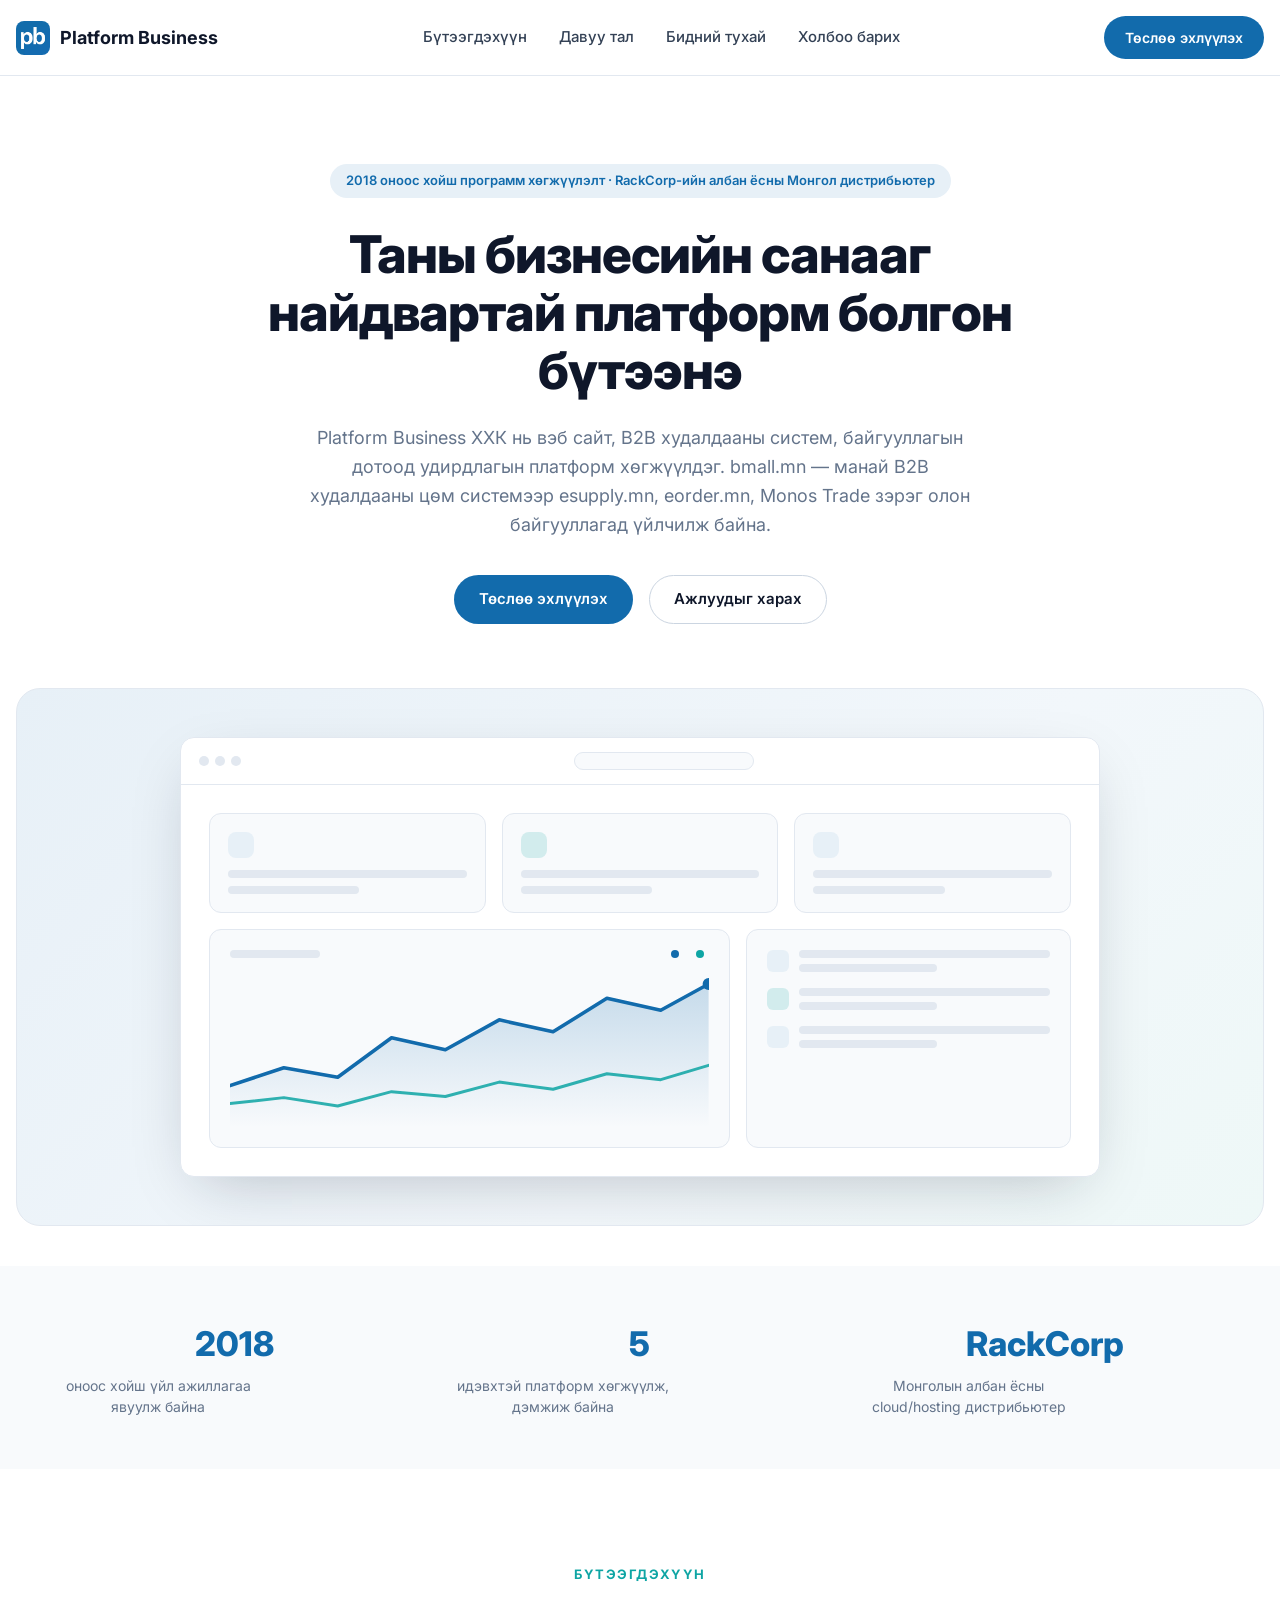
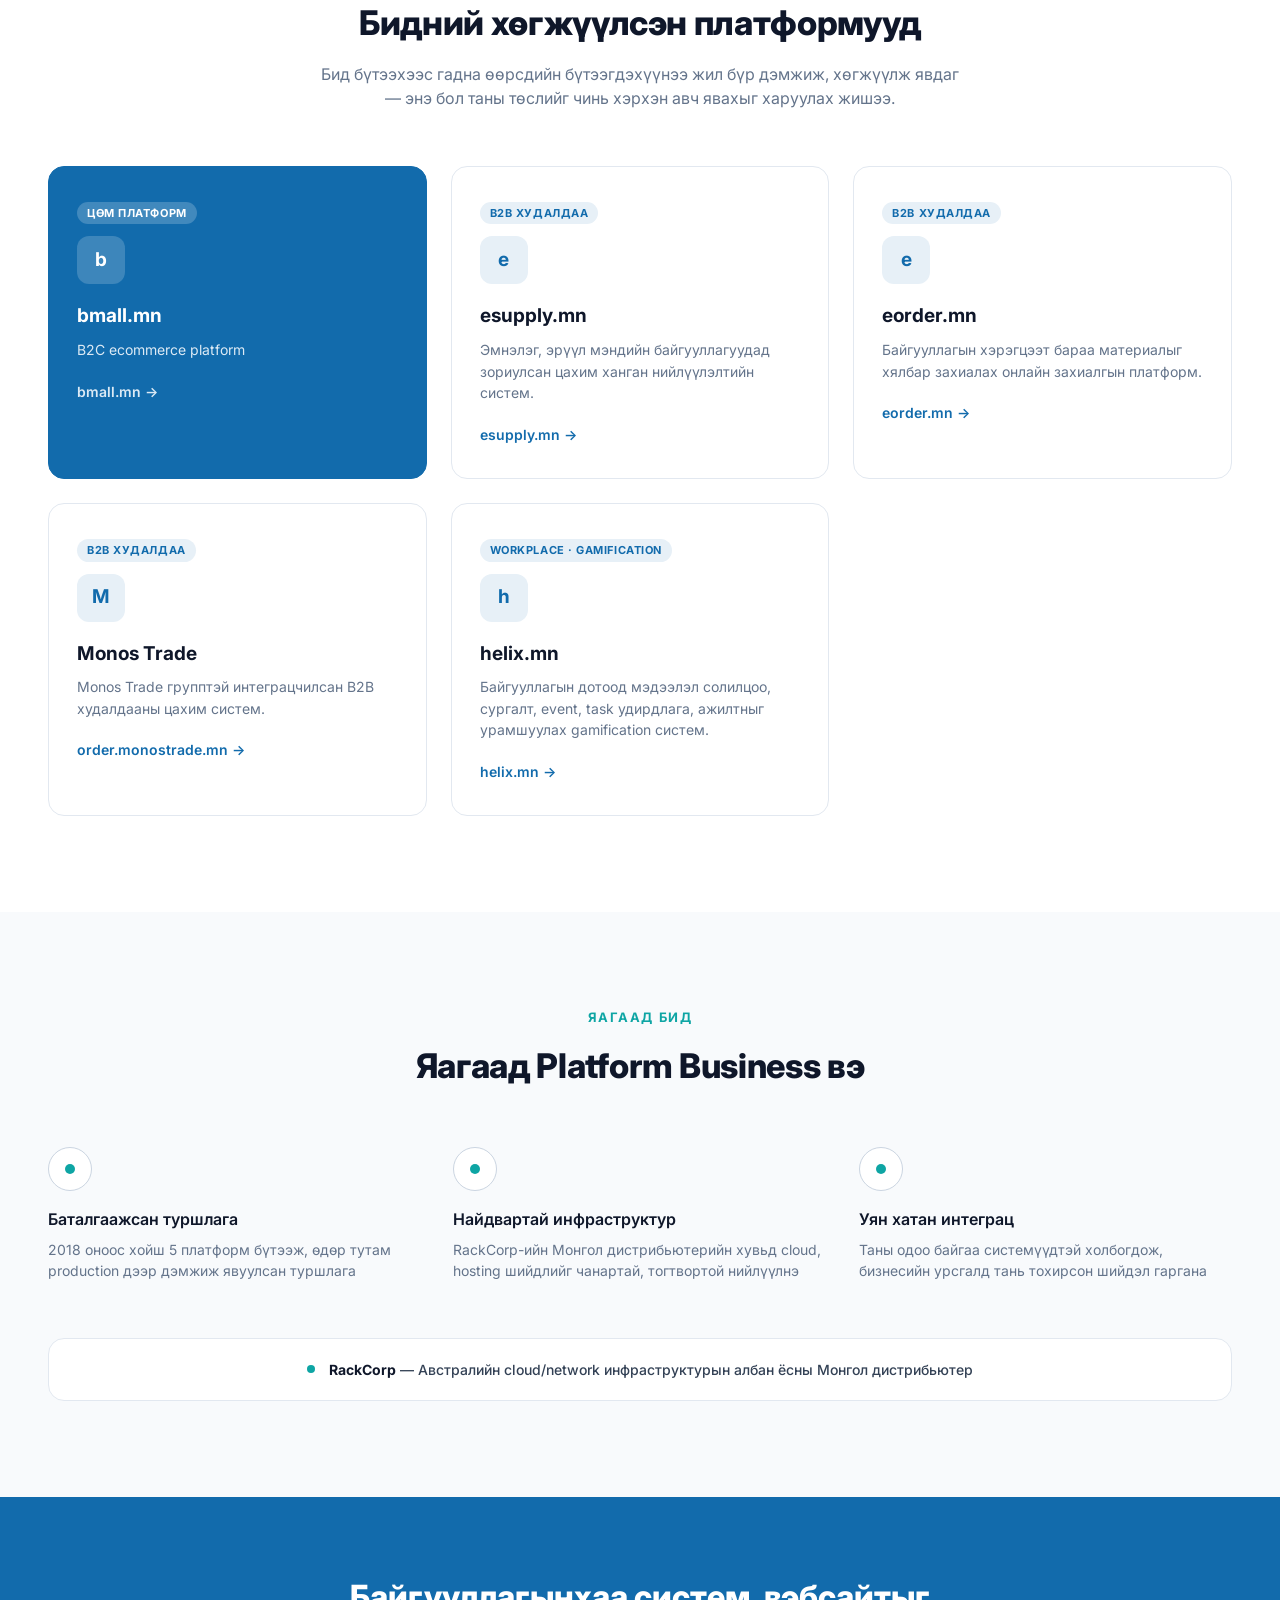
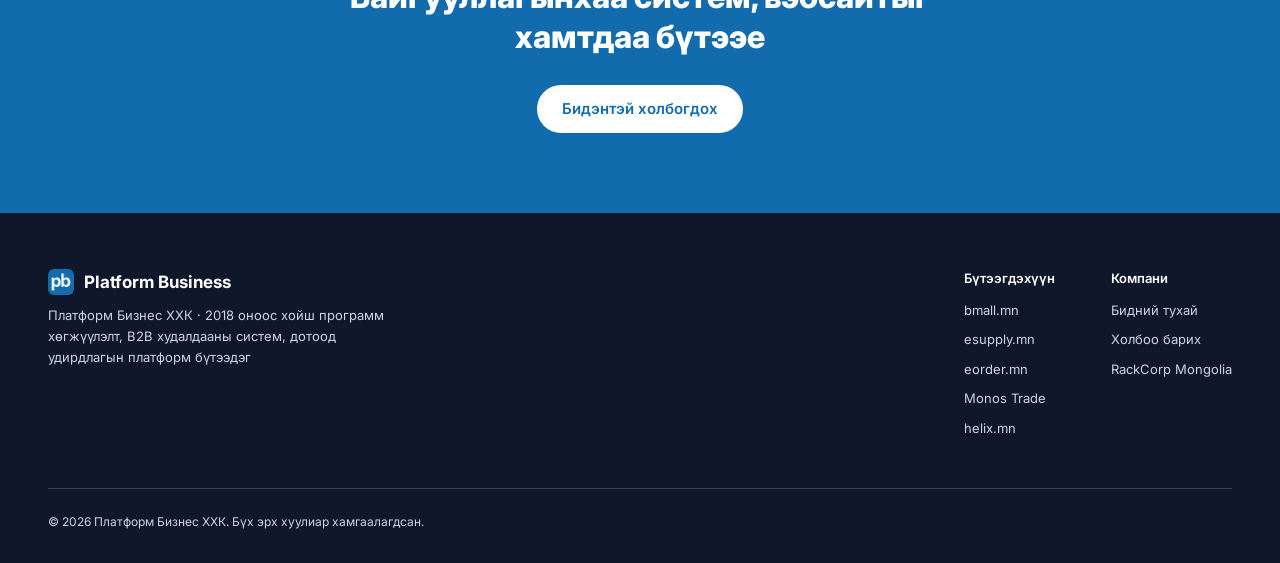
==== index.html @ 9190b8d8 "first commit" ====
<!DOCTYPE html>
<html lang="mn">
<head>
<meta charset="UTF-8">
<meta name="viewport" content="width=device-width, initial-scale=1.0">
<title>Platform Business ХХК — Программ хөгжүүлэлт</title>
<link rel="icon" href="assets/logo.jpg">
<link rel="preconnect" href="https://fonts.googleapis.com">
<link rel="preconnect" href="https://fonts.gstatic.com" crossorigin>
<link href="https://fonts.googleapis.com/css2?family=Inter:wght@400;500;600;700;800&display=swap" rel="stylesheet">
<style>
  :root{
    --primary:#126BAC;
    --primary-hover:#0D5181;
    --primary-tint:#E7F0F7;
    --accent:#0EA5A4;
    --ink-900:#0F172A;
    --ink-700:#334155;
    --ink-500:#64748B;
    --ink-300:#CBD5E1;
    --border-200:#E2E8F0;
    --bg-50:#F8FAFC;
    --white:#FFFFFF;
  }
  *{box-sizing:border-box;margin:0;padding:0;}
  html{scroll-behavior:smooth;}
  body{
    font-family:'Inter',-apple-system,BlinkMacSystemFont,'Segoe UI',sans-serif;
    color:var(--ink-900);
    background:var(--white);
    line-height:1.5;
    -webkit-font-smoothing:antialiased;
  }
  a{text-decoration:none;color:inherit;}
  img{max-width:100%;display:block;}
  .wrap{max-width:1248px;margin:0 auto;padding:0 32px;}
  @media (max-width:900px){.wrap{padding:0 20px;}}

  /* Header */
  header{
    position:sticky;top:0;z-index:50;
    background:rgba(255,255,255,.92);
    backdrop-filter:blur(8px);
    border-bottom:1px solid var(--border-200);
  }
  .header-inner{display:flex;align-items:center;justify-content:space-between;padding:16px 0;}
  .brand{display:flex;align-items:center;gap:10px;font-weight:700;font-size:18px;}
  .brand img{width:34px;height:34px;border-radius:8px;}
  nav{display:flex;gap:32px;}
  nav a{font-size:15px;font-weight:500;color:var(--ink-700);transition:color .15s;}
  nav a:hover{color:var(--primary);}
  .btn{
    display:inline-flex;align-items:center;justify-content:center;gap:8px;
    border-radius:999px;font-weight:600;font-size:15px;padding:12px 24px;
    border:1px solid transparent;cursor:pointer;transition:.15s;white-space:nowrap;
  }
  .btn-primary{background:var(--primary);color:#fff;}
  .btn-primary:hover{background:var(--primary-hover);}
  .btn-secondary{background:#fff;color:var(--ink-900);border-color:var(--ink-300);}
  .btn-secondary:hover{border-color:var(--ink-500);}
  .btn-sm{padding:10px 20px;font-size:14px;}
  .nav-links{display:flex;align-items:center;gap:32px;}
  .menu-toggle{display:none;background:none;border:none;cursor:pointer;padding:8px;}
  .menu-toggle span{display:block;width:22px;height:2px;background:var(--ink-900);margin:5px 0;}

  @media (max-width:860px){
    nav{display:none;}
    .header-inner .btn-primary{display:none;}
    .menu-toggle{display:block;}
  }

  /* Hero */
  .hero{padding:88px 0 40px;text-align:center;}
  .badge{
    display:inline-flex;align-items:center;gap:6px;
    background:var(--primary-tint);color:var(--primary);
    font-size:13px;font-weight:600;padding:7px 16px;border-radius:999px;margin-bottom:28px;
  }
  .hero h1{
    font-size:52px;font-weight:800;letter-spacing:-.02em;line-height:1.12;
    max-width:820px;margin:0 auto 24px;
  }
  .hero p.lead{
    font-size:18px;color:var(--ink-500);max-width:660px;margin:0 auto 36px;line-height:1.6;
  }
  .hero-ctas{display:flex;gap:16px;justify-content:center;margin-bottom:64px;flex-wrap:wrap;}
  .hero-visual{
    border-radius:24px;background:linear-gradient(135deg,var(--primary-tint) 0%,#f2f7fb 60%,#eef8f7 100%);
    border:1px solid var(--border-200);
    padding:48px;position:relative;overflow:hidden;
  }
  .mock-window{
    background:#fff;border-radius:14px;box-shadow:0 20px 60px -20px rgba(15,23,42,.25);
    border:1px solid var(--border-200);overflow:hidden;max-width:920px;margin:0 auto;
  }
  .mock-bar{display:flex;align-items:center;gap:6px;padding:14px 18px;border-bottom:1px solid var(--border-200);}
  .mock-bar span{width:10px;height:10px;border-radius:50%;background:var(--border-200);}
  .mock-bar .mock-url{
    margin:0 auto;width:180px;height:18px;border-radius:999px;background:var(--bg-50);
    border:1px solid var(--border-200);
  }
  .mock-body{padding:28px;display:flex;flex-direction:column;gap:16px;text-align:left;}

  .mock-stats-row{display:grid;grid-template-columns:repeat(3,1fr);gap:16px;}
  .mock-card{background:var(--bg-50);border:1px solid var(--border-200);border-radius:12px;padding:18px;}
  .mock-card .dot{width:26px;height:26px;border-radius:8px;background:var(--primary-tint);margin-bottom:12px;}
  .mock-card .dot.accent{background:rgba(14,165,164,.16);}
  .mock-line{height:8px;border-radius:4px;background:var(--border-200);margin-bottom:8px;}
  .mock-line.short{width:55%;margin-bottom:0;}

  .mock-main-row{display:grid;grid-template-columns:1.6fr 1fr;gap:16px;}
  .mock-chart-card{background:var(--bg-50);border:1px solid var(--border-200);border-radius:12px;padding:20px;}
  .mock-chart-head{display:flex;justify-content:space-between;align-items:center;margin-bottom:14px;}
  .mock-chart-head .mock-line{margin:0;width:90px;}
  .mock-legend{display:flex;gap:12px;}
  .mock-legend i{width:8px;height:8px;border-radius:50%;background:var(--primary);display:inline-block;margin-right:5px;}
  .mock-legend i.accent{background:var(--accent);}
  .mock-legend span{font-size:0;} /* purely decorative dots, no label text */
  .mock-chart-card svg{display:block;width:100%;height:auto;}

  .mock-list-card{background:var(--bg-50);border:1px solid var(--border-200);border-radius:12px;padding:20px;display:flex;flex-direction:column;gap:16px;}
  .mock-list-row{display:flex;align-items:center;gap:10px;}
  .mock-list-row .rdot{width:22px;height:22px;border-radius:6px;background:var(--primary-tint);flex-shrink:0;}
  .mock-list-row .rdot.accent{background:rgba(14,165,164,.16);}
  .mock-list-row .rlines{flex:1;display:flex;flex-direction:column;gap:6px;}
  .mock-list-row .rlines .mock-line{margin-bottom:0;}

  @media (max-width:700px){
    .hero h1{font-size:34px;}
    .mock-stats-row{grid-template-columns:1fr;}
    .mock-main-row{grid-template-columns:1fr;}
  }

  /* Stats */
  .stats{background:var(--bg-50);padding:52px 0;}
  .stats .wrap{display:flex;justify-content:space-between;flex-wrap:wrap;gap:32px;text-align:center;}
  .stat-num{font-size:34px;font-weight:800;color:var(--primary);margin-bottom:6px;}
  .stat-label{font-size:14px;color:var(--ink-500);max-width:220px;}
  .stat-item{flex:1;min-width:150px;}

  /* Section shared */
  section.pad{padding:96px 0;}
  .section-head{text-align:center;max-width:640px;margin:0 auto 56px;}
  .kicker{font-size:13px;font-weight:700;letter-spacing:.12em;color:var(--accent);margin-bottom:12px;}
  .section-head h2{font-size:34px;font-weight:800;margin-bottom:14px;letter-spacing:-.01em;}
  .section-head p{color:var(--ink-500);font-size:16px;}

  /* Products */
  .products-grid{display:grid;grid-template-columns:repeat(3,1fr);gap:24px;}
  @media (max-width:900px){.products-grid{grid-template-columns:1fr 1fr;}}
  @media (max-width:600px){.products-grid{grid-template-columns:1fr;}}
  .product-card{
    border:1px solid var(--border-200);border-radius:16px;padding:32px 28px;
    transition:.2s;background:#fff;
  }
  .product-card:hover{border-color:var(--primary);box-shadow:0 12px 32px -18px rgba(18,107,172,.35);transform:translateY(-2px);}
  .product-card.flagship{background:var(--primary);border-color:var(--primary);color:#fff;}
  .product-card.flagship .product-desc,.product-card.flagship .product-link{color:#dceaf5;}
  .product-card.flagship .icon-box{background:rgba(255,255,255,.18);color:#fff;}
  .icon-box{
    width:48px;height:48px;border-radius:12px;background:var(--primary-tint);color:var(--primary);
    display:flex;align-items:center;justify-content:center;font-weight:700;font-size:19px;margin-bottom:18px;
  }
  .product-card h3{font-size:19px;font-weight:700;margin-bottom:8px;}
  .tag-pill{
    display:inline-block;font-size:11px;font-weight:700;letter-spacing:.05em;
    background:rgba(255,255,255,.2);padding:3px 10px;border-radius:999px;margin-bottom:12px;
  }
  .product-card:not(.flagship) .tag-pill{background:var(--primary-tint);color:var(--primary);}
  .product-desc{font-size:14px;color:var(--ink-500);line-height:1.55;margin-bottom:18px;}
  .product-link{font-size:14px;font-weight:600;color:var(--primary);}

  /* Why us */
  .whyus{background:var(--bg-50);}
  .why-grid{display:grid;grid-template-columns:repeat(3,1fr);gap:32px;}
  @media (max-width:900px){.why-grid{grid-template-columns:1fr 1fr;}}
  @media (max-width:560px){.why-grid{grid-template-columns:1fr;}}
  .why-icon{
    width:44px;height:44px;border-radius:50%;background:#fff;border:1px solid var(--ink-300);
    display:flex;align-items:center;justify-content:center;margin-bottom:16px;
  }
  .why-icon .dot{width:10px;height:10px;border-radius:50%;background:var(--accent);}
  .why-item h4{font-size:16px;font-weight:600;margin-bottom:8px;}
  .why-item p{font-size:14px;color:var(--ink-500);line-height:1.55;}

  /* Partner strip */
  .partner-strip{
    display:flex;align-items:center;justify-content:center;gap:14px;
    background:#fff;
    border:1px solid var(--border-200);border-radius:16px;padding:20px 28px;margin-top:56px;
    flex-wrap:wrap;text-align:center;
  }
  .partner-strip .badge-dot{width:8px;height:8px;border-radius:50%;background:var(--accent);}
  .partner-strip span.label{font-size:14px;color:var(--ink-700);font-weight:500;}
  .partner-strip strong{color:var(--ink-900);}

  /* CTA band */
  .cta-band{background:var(--primary);color:#fff;padding:80px 0;text-align:center;}
  .cta-band h2{font-size:32px;font-weight:800;max-width:680px;margin:0 auto 28px;line-height:1.25;}
  .cta-band .btn-primary{background:#fff;color:var(--primary);}
  .cta-band .btn-primary:hover{background:#eef4fa;}

  /* Footer */
  footer{background:var(--ink-900);color:var(--ink-300);padding:56px 0 32px;}
  .footer-top{display:flex;justify-content:space-between;gap:40px;flex-wrap:wrap;margin-bottom:40px;}
  .footer-brand-row{display:flex;align-items:center;gap:10px;margin-bottom:10px;}
  .footer-brand-row img{width:26px;height:26px;border-radius:6px;}
  .footer-brand-row strong{color:#fff;font-size:17px;}
  .footer-tagline{font-size:13px;max-width:340px;line-height:1.6;}
  .footer-links{display:flex;gap:56px;flex-wrap:wrap;}
  .footer-col h5{color:#fff;font-size:13px;font-weight:600;margin-bottom:12px;}
  .footer-col a,.footer-col span{display:block;font-size:13px;margin-bottom:10px;color:var(--ink-300);}
  .footer-col a:hover{color:#fff;}
  .footer-divider{height:1px;background:#334155;margin-bottom:24px;}
  .footer-bottom{font-size:12px;}
</style>
</head>
<body>

<header>
  <div class="wrap header-inner">
    <a href="#top" class="brand"><img src="assets/logo.jpg" alt="Platform Business"> Platform Business</a>
    <nav>
      <a href="#products">Бүтээгдэхүүн</a>
      <a href="#whyus">Давуу тал</a>
      <a href="#about">Бидний тухай</a>
      <a href="#contact">Холбоо барих</a>
    </nav>
    <div class="nav-links">
      <a href="#contact" class="btn btn-primary btn-sm">Төслөө эхлүүлэх</a>
    </div>
  </div>
</header>

<main id="top">

  <!-- HERO -->
  <section class="hero wrap">
    <div class="badge">2018 оноос хойш программ хөгжүүлэлт · RackCorp-ийн албан ёсны Монгол дистрибьютер</div>
    <h1>Таны бизнесийн санааг найдвартай платформ болгон бүтээнэ</h1>
    <p class="lead">Platform Business ХХК нь вэб сайт, B2B худалдааны систем, байгууллагын дотоод удирдлагын платформ хөгжүүлдэг. bmall.mn — манай B2B худалдааны цөм системээр esupply.mn, eorder.mn, Monos Trade зэрэг олон байгууллагад үйлчилж байна.</p>
    <div class="hero-ctas">
      <a href="#contact" class="btn btn-primary">Төслөө эхлүүлэх</a>
      <a href="#products" class="btn btn-secondary">Ажлуудыг харах</a>
    </div>

    <div class="hero-visual">
      <div class="mock-window">
        <div class="mock-bar"><span></span><span></span><span></span><div class="mock-url"></div></div>
        <div class="mock-body">

          <div class="mock-stats-row">
            <div class="mock-card"><div class="dot"></div><div class="mock-line"></div><div class="mock-line short"></div></div>
            <div class="mock-card"><div class="dot accent"></div><div class="mock-line"></div><div class="mock-line short"></div></div>
            <div class="mock-card"><div class="dot"></div><div class="mock-line"></div><div class="mock-line short"></div></div>
          </div>

          <div class="mock-main-row">
            <div class="mock-chart-card">
              <div class="mock-chart-head">
                <div class="mock-line"></div>
                <div class="mock-legend"><i></i><i class="accent"></i></div>
              </div>
              <svg viewBox="0 0 400 130" preserveAspectRatio="none">
                <defs>
                  <linearGradient id="chartFill" x1="0" y1="0" x2="0" y2="1">
                    <stop offset="0%" stop-color="#126BAC" stop-opacity="0.22"/>
                    <stop offset="100%" stop-color="#126BAC" stop-opacity="0"/>
                  </linearGradient>
                </defs>
                <path d="M0,95 L45,80 L90,88 L135,55 L180,65 L225,40 L270,50 L315,22 L360,32 L400,10 L400,130 L0,130 Z" fill="url(#chartFill)"/>
                <path d="M0,95 L45,80 L90,88 L135,55 L180,65 L225,40 L270,50 L315,22 L360,32 L400,10" fill="none" stroke="#126BAC" stroke-width="3" stroke-linecap="round" stroke-linejoin="round"/>
                <path d="M0,110 L45,105 L90,112 L135,100 L180,104 L225,92 L270,98 L315,85 L360,90 L400,78" fill="none" stroke="#0EA5A4" stroke-width="2.5" stroke-linecap="round" stroke-linejoin="round" opacity="0.85"/>
                <circle cx="400" cy="10" r="5" fill="#126BAC"/>
              </svg>
            </div>

            <div class="mock-list-card">
              <div class="mock-list-row"><div class="rdot"></div><div class="rlines"><div class="mock-line"></div><div class="mock-line short"></div></div></div>
              <div class="mock-list-row"><div class="rdot accent"></div><div class="rlines"><div class="mock-line"></div><div class="mock-line short"></div></div></div>
              <div class="mock-list-row"><div class="rdot"></div><div class="rlines"><div class="mock-line"></div><div class="mock-line short"></div></div></div>
            </div>
          </div>

        </div>
      </div>
    </div>
  </section>

  <!-- STATS -->
  <section class="stats">
    <div class="wrap">
      <div class="stat-item"><div class="stat-num">2018</div><div class="stat-label">оноос хойш үйл ажиллагаа явуулж байна</div></div>
      <div class="stat-item"><div class="stat-num">5</div><div class="stat-label">идэвхтэй платформ хөгжүүлж, дэмжиж байна</div></div>
      <div class="stat-item"><div class="stat-num">RackCorp</div><div class="stat-label">Монголын албан ёсны cloud/hosting дистрибьютер</div></div>
    </div>
  </section>

  <!-- PRODUCTS -->
  <section class="pad" id="products">
    <div class="wrap">
      <div class="section-head">
        <div class="kicker">БҮТЭЭГДЭХҮҮН</div>
        <h2>Бидний хөгжүүлсэн платформууд</h2>
        <p>Бид бүтээхээс гадна өөрсдийн бүтээгдэхүүнээ жил бүр дэмжиж, хөгжүүлж явдаг — энэ бол таны төслийг чинь хэрхэн авч явахыг харуулах жишээ.</p>
      </div>

      <div class="products-grid">
        <div class="product-card flagship">
          <div class="tag-pill">ЦӨМ ПЛАТФОРМ</div>
          <div class="icon-box">b</div>
          <h3>bmall.mn</h3>
          <p class="product-desc">B2C ecommerce platform</p>
          <a href="https://bmall.mn" target="_blank" class="product-link">bmall.mn →</a>
        </div>
        <div class="product-card">
          <div class="tag-pill">B2B ХУДАЛДАА</div>
          <div class="icon-box">e</div>
          <h3>esupply.mn</h3>
          <p class="product-desc">Эмнэлэг, эрүүл мэндийн байгууллагуудад зориулсан цахим ханган нийлүүлэлтийн систем.</p>
          <a href="https://esupply.mn" target="_blank" class="product-link">esupply.mn →</a>
        </div>
        <div class="product-card">
          <div class="tag-pill">B2B ХУДАЛДАА</div>
          <div class="icon-box">e</div>
          <h3>eorder.mn</h3>
          <p class="product-desc">Байгууллагын хэрэгцээт бараа материалыг хялбар захиалах онлайн захиалгын платформ.</p>
          <a href="https://eorder.mn" target="_blank" class="product-link">eorder.mn →</a>
        </div>
        <div class="product-card">
          <div class="tag-pill">B2B ХУДАЛДАА</div>
          <div class="icon-box">M</div>
          <h3>Monos Trade</h3>
          <p class="product-desc">Monos Trade групптэй интеграцчилсан B2B худалдааны цахим систем.</p>
          <a href="https://order.monostrade.mn" target="_blank" class="product-link">order.monostrade.mn →</a>
        </div>
        <div class="product-card">
          <div class="tag-pill">WORKPLACE · GAMIFICATION</div>
          <div class="icon-box">h</div>
          <h3>helix.mn</h3>
          <p class="product-desc">Байгууллагын дотоод мэдээлэл солилцоо, сургалт, event, task удирдлага, ажилтныг урамшуулах gamification систем.</p>
          <a href="https://helix.mn" target="_blank" class="product-link">helix.mn →</a>
        </div>
      </div>
    </div>
  </section>

  <!-- WHY US -->
  <section class="pad whyus" id="whyus">
    <div class="wrap">
      <div class="section-head">
        <div class="kicker">ЯАГААД БИД</div>
        <h2>Яагаад Platform Business вэ</h2>
      </div>

      <div class="why-grid">
        <div class="why-item">
          <div class="why-icon"><div class="dot"></div></div>
          <h4>Баталгаажсан туршлага</h4>
          <p>2018 оноос хойш 5 платформ бүтээж, өдөр тутам production дээр дэмжиж явуулсан туршлага</p>
        </div>
        <div class="why-item">
          <div class="why-icon"><div class="dot"></div></div>
          <h4>Найдвартай инфраструктур</h4>
          <p>RackCorp-ийн Монгол дистрибьютерийн хувьд cloud, hosting шийдлийг чанартай, тогтвортой нийлүүлнэ</p>
        </div>
        <div class="why-item">
          <div class="why-icon"><div class="dot"></div></div>
          <h4>Уян хатан интеграц</h4>
          <p>Таны одоо байгаа системүүдтэй холбогдож, бизнесийн урсгалд тань тохирсон шийдэл гаргана</p>
        </div>
      </div>

      <div class="partner-strip">
        <span class="badge-dot"></span>
        <span class="label"><strong>RackCorp</strong> — Австралийн cloud/network инфраструктурын албан ёсны Монгол дистрибьютер</span>
      </div>
    </div>
  </section>

  <!-- CTA -->
  <section class="cta-band" id="contact">
    <div class="wrap">
      <h2>Байгууллагынхаа систем, вэбсайтыг хамтдаа бүтээе</h2>
      <a href="mailto:info@platformbusiness.mn" class="btn btn-primary">Бидэнтэй холбогдох</a>
    </div>
  </section>

</main>

<footer id="about">
  <div class="wrap">
    <div class="footer-top">
      <div>
        <div class="footer-brand-row"><img src="assets/logo.jpg" alt="Platform Business"><strong>Platform Business</strong></div>
        <div class="footer-tagline">Платформ Бизнес ХХК · 2018 оноос хойш программ хөгжүүлэлт, B2B худалдааны систем, дотоод удирдлагын платформ бүтээдэг</div>
      </div>
      <div class="footer-links">
        <div class="footer-col">
          <h5>Бүтээгдэхүүн</h5>
          <a href="https://bmall.mn" target="_blank">bmall.mn</a>
          <a href="https://esupply.mn" target="_blank">esupply.mn</a>
          <a href="https://eorder.mn" target="_blank">eorder.mn</a>
          <a href="https://order.monostrade.mn" target="_blank">Monos Trade</a>
          <a href="https://helix.mn" target="_blank">helix.mn</a>
        </div>
        <div class="footer-col">
          <h5>Компани</h5>
          <span>Бидний тухай</span>
          <a href="#contact">Холбоо барих</a>
          <span>RackCorp Mongolia</span>
        </div>
      </div>
    </div>
    <div class="footer-divider"></div>
    <div class="footer-bottom">© 2026 Платформ Бизнес ХХК. Бүх эрх хуулиар хамгаалагдсан.</div>
  </div>
</footer>

</body>
</html>
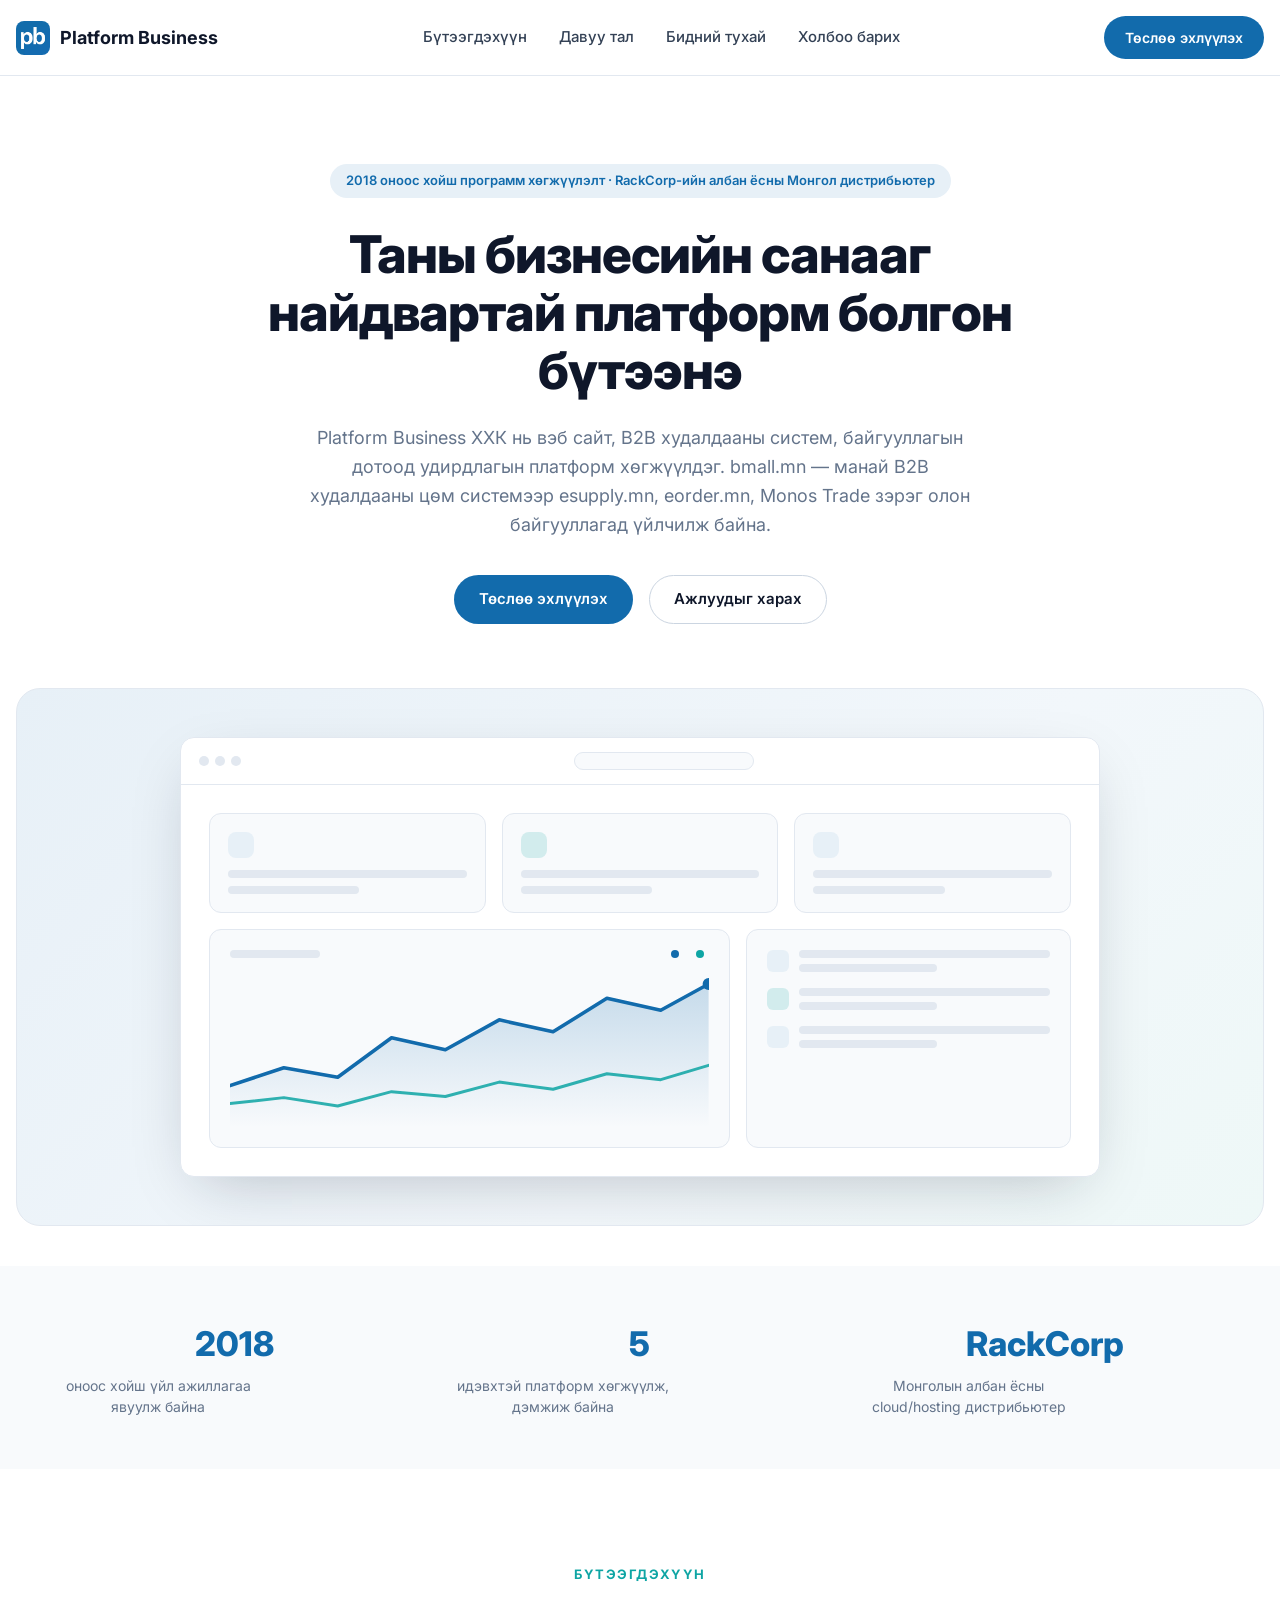
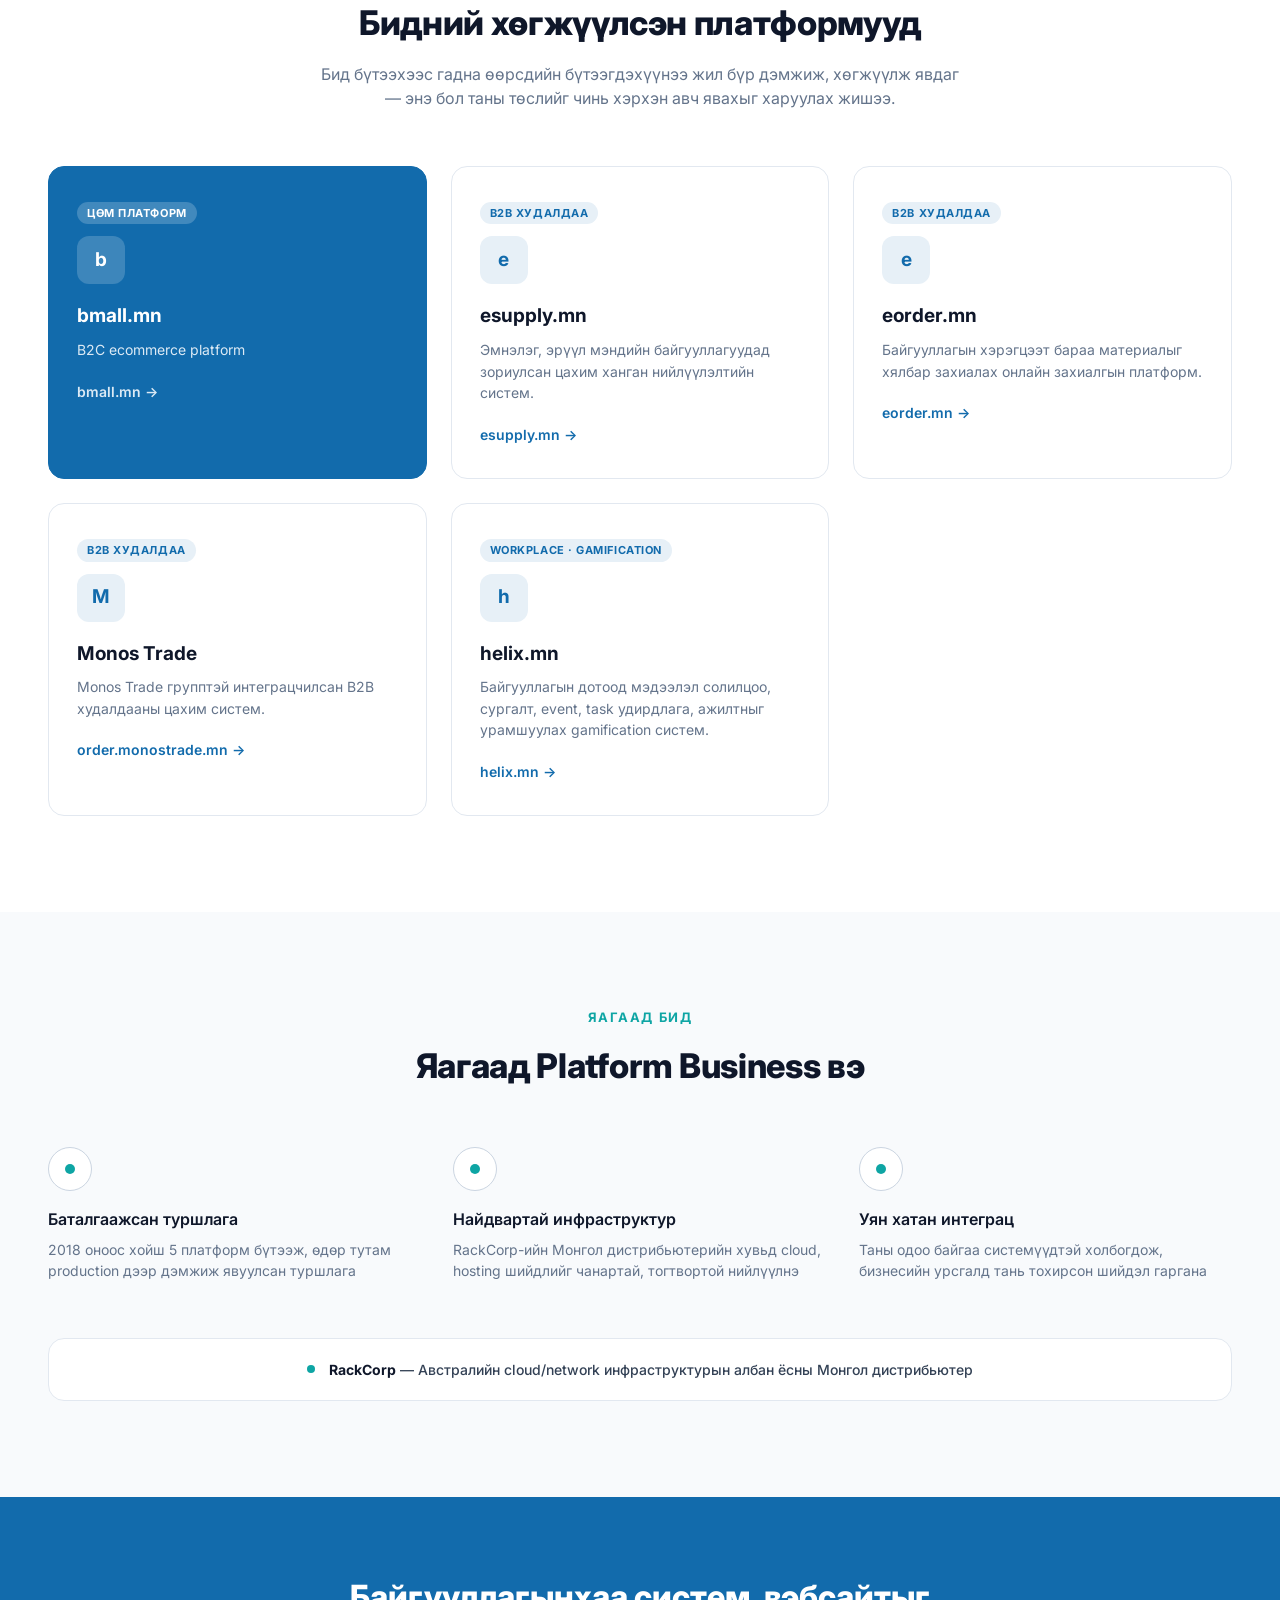
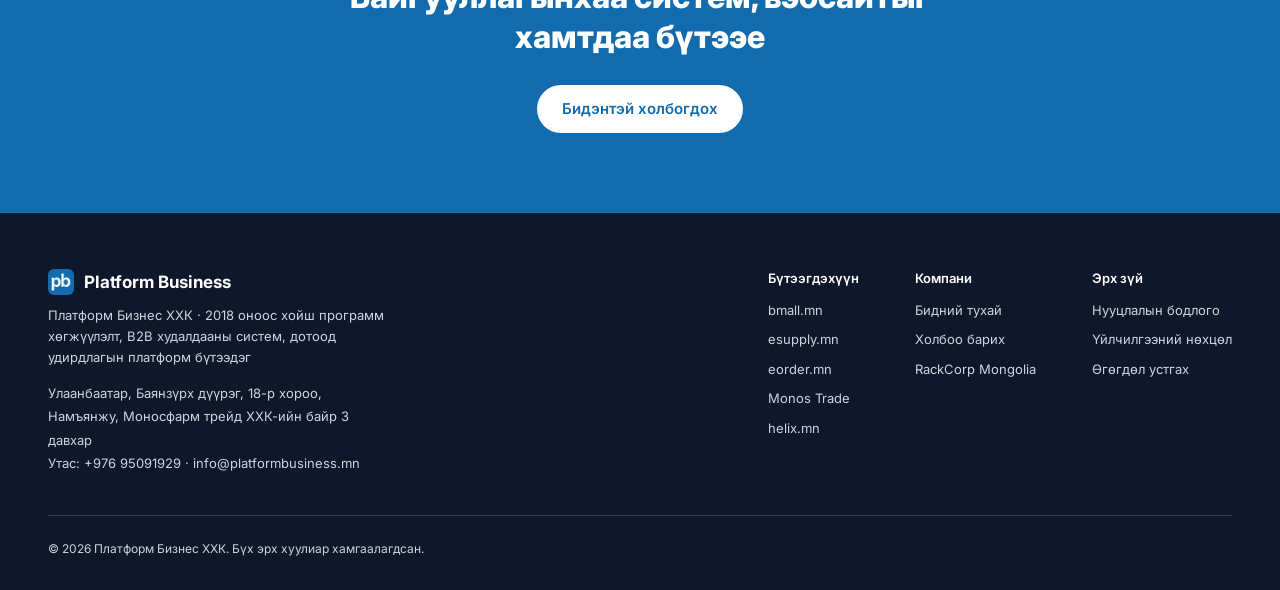
==== commit 4b17a283: "Add privacy, terms and data deletion pages for Meta App Review - /privacy, /terms, /data-deletion in" ====
--- a/index.html
+++ b/index.html
@@ -207,6 +207,7 @@
   .footer-brand-row img{width:26px;height:26px;border-radius:6px;}
   .footer-brand-row strong{color:#fff;font-size:17px;}
   .footer-tagline{font-size:13px;max-width:340px;line-height:1.6;}
+  .footer-contact{font-size:13px;line-height:1.8;margin-top:14px;max-width:340px;}
   .footer-links{display:flex;gap:56px;flex-wrap:wrap;}
   .footer-col h5{color:#fff;font-size:13px;font-weight:600;margin-bottom:12px;}
   .footer-col a,.footer-col span{display:block;font-size:13px;margin-bottom:10px;color:var(--ink-300);}
@@ -394,6 +395,11 @@
       <div>
         <div class="footer-brand-row"><img src="assets/logo.jpg" alt="Platform Business"><strong>Platform Business</strong></div>
         <div class="footer-tagline">Платформ Бизнес ХХК · 2018 оноос хойш программ хөгжүүлэлт, B2B худалдааны систем, дотоод удирдлагын платформ бүтээдэг</div>
+        <div class="footer-contact">
+          Улаанбаатар, Баянзүрх дүүрэг, 18-р хороо,<br>
+          Намъянжу, Моносфарм трейд ХХК-ийн байр 3 давхар<br>
+          Утас: +976 95091929 · info@platformbusiness.mn
+        </div>
       </div>
       <div class="footer-links">
         <div class="footer-col">
@@ -410,6 +416,12 @@
           <a href="#contact">Холбоо барих</a>
           <span>RackCorp Mongolia</span>
         </div>
+        <div class="footer-col">
+          <h5>Эрх зүй</h5>
+          <a href="/privacy">Нууцлалын бодлого</a>
+          <a href="/terms">Үйлчилгээний нөхцөл</a>
+          <a href="/data-deletion">Өгөгдөл устгах</a>
+        </div>
       </div>
     </div>
     <div class="footer-divider"></div>
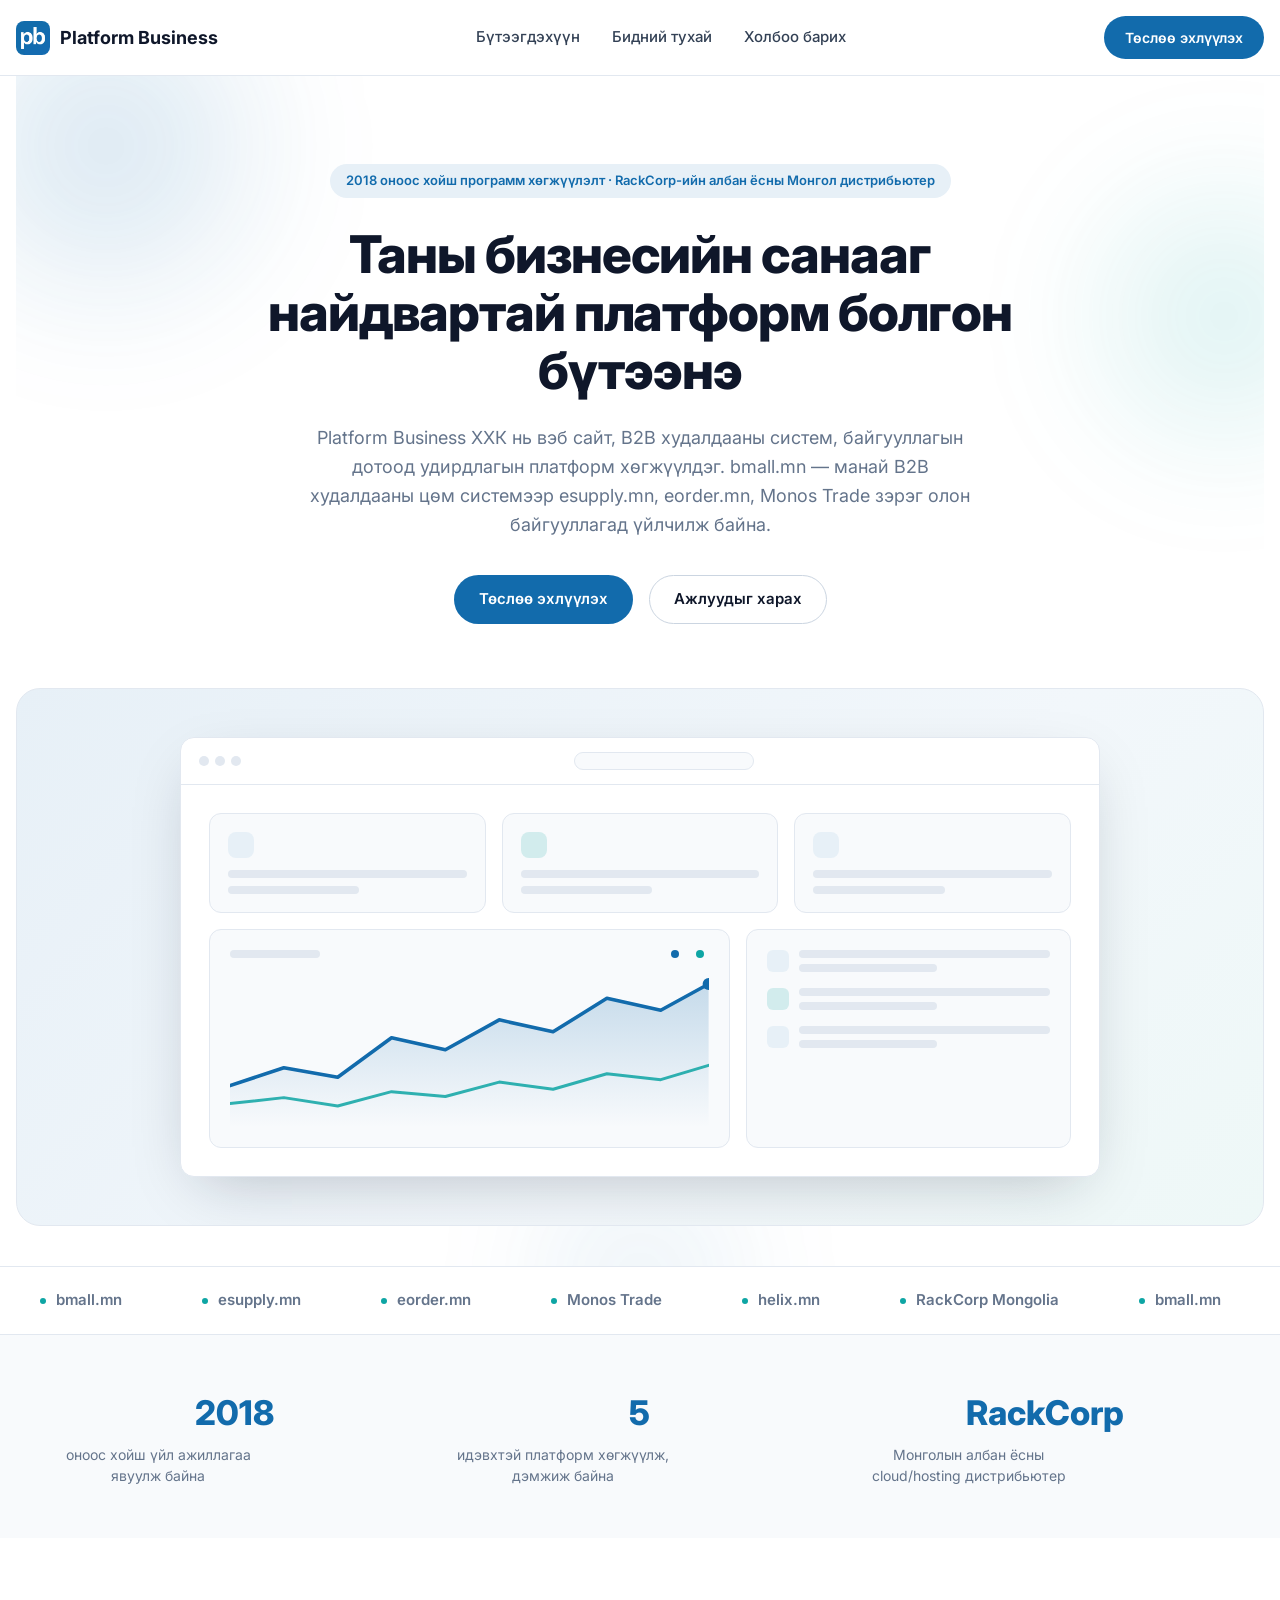
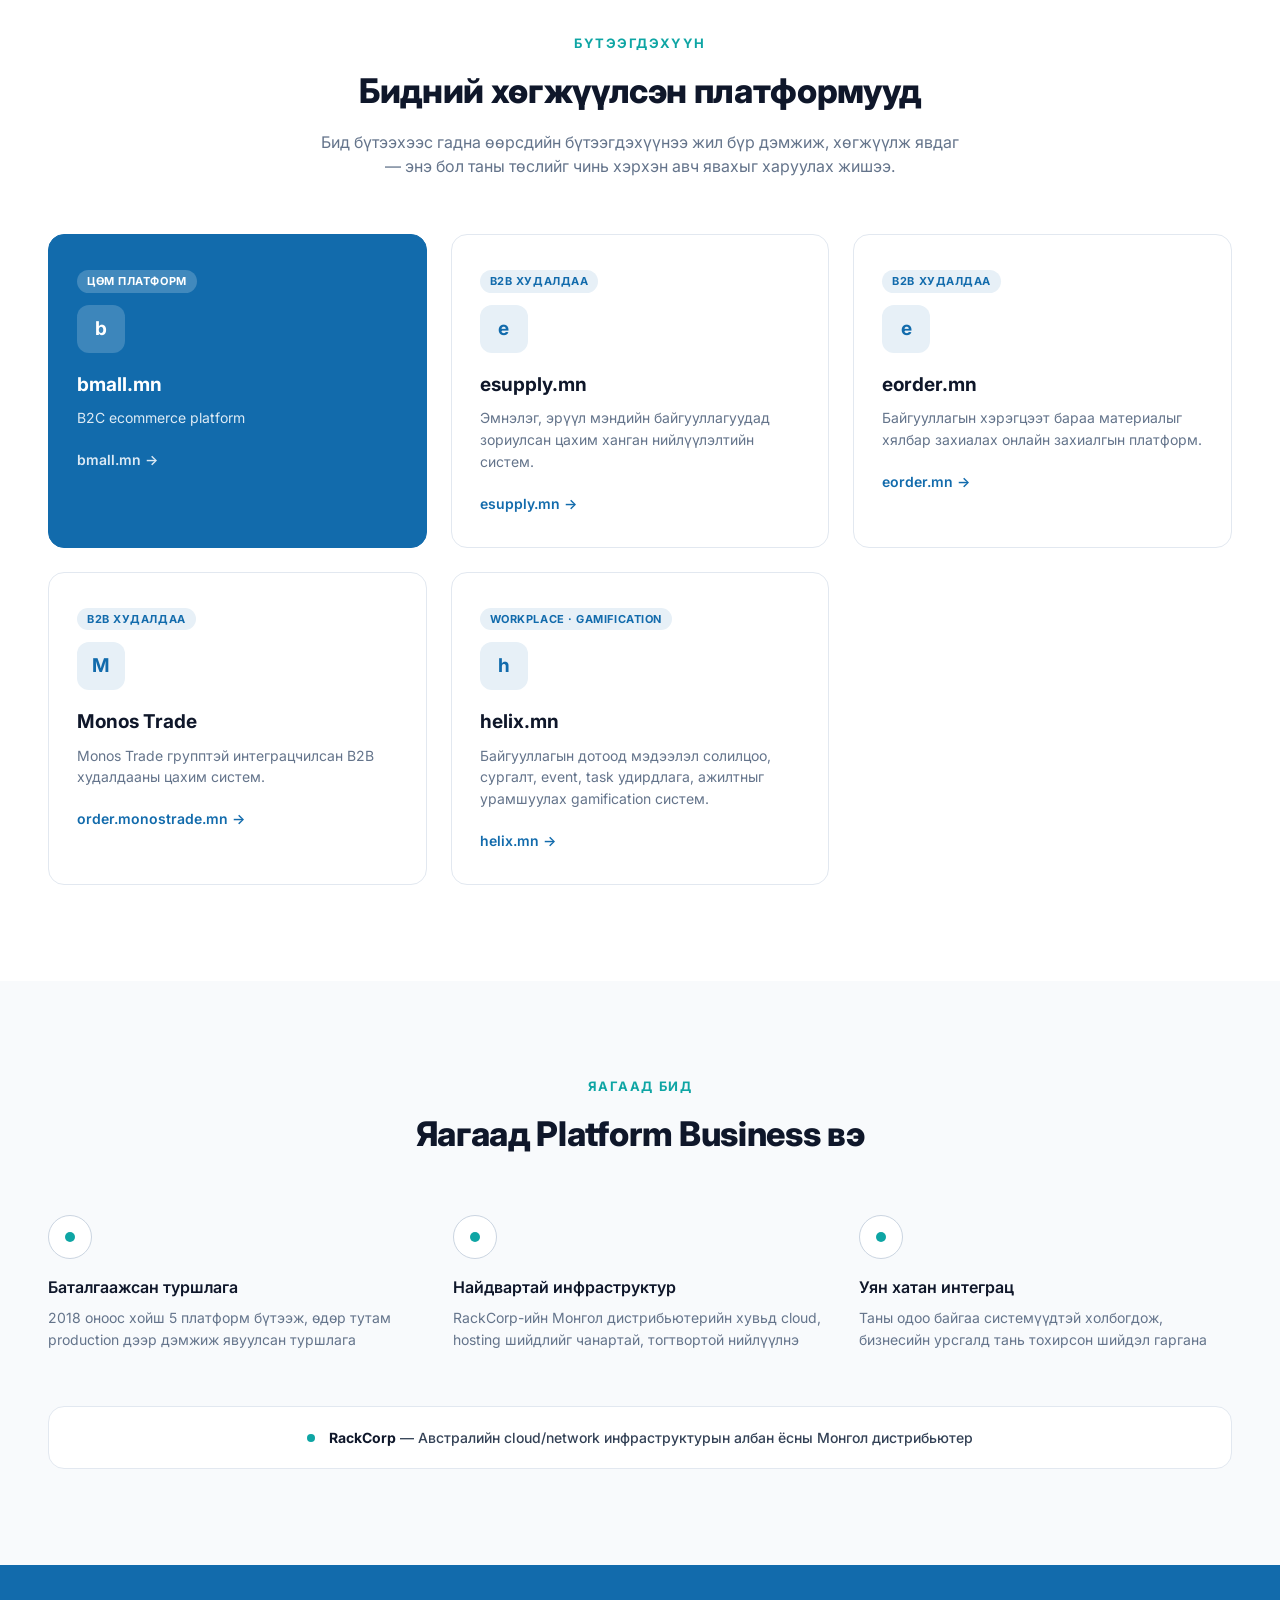
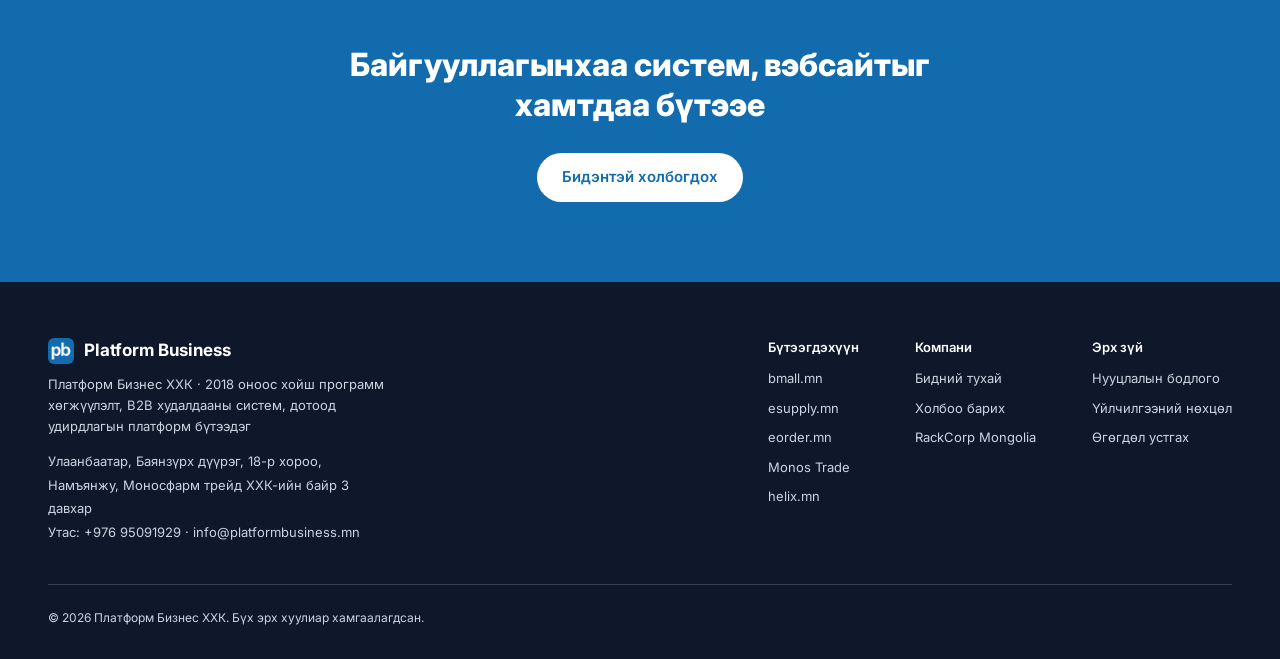
==== commit 1b6604c9: "Merge branch 'main' of github.com:bagaa23/pbweb" ====
--- a/index.html
+++ b/index.html
@@ -70,11 +70,42 @@
   }
 
   /* Hero */
-  .hero{padding:88px 0 40px;text-align:center;}
+  .hero{padding:88px 0 40px;text-align:center;position:relative;overflow:hidden;}
+  .hero-blob{
+    position:absolute;border-radius:50%;filter:blur(60px);pointer-events:none;z-index:0;
+    opacity:.55;
+  }
+  .hero-blob-1{
+    width:420px;height:420px;background:radial-gradient(circle,rgba(18,107,172,.35),rgba(18,107,172,0) 70%);
+    top:-140px;left:-120px;animation:blobFloat 14s ease-in-out infinite;
+  }
+  .hero-blob-2{
+    width:360px;height:360px;background:radial-gradient(circle,rgba(14,165,164,.32),rgba(14,165,164,0) 70%);
+    top:60px;right:-140px;animation:blobFloat 18s ease-in-out infinite reverse;
+  }
+  .hero-blob-3{
+    width:300px;height:300px;background:radial-gradient(circle,rgba(18,107,172,.2),rgba(18,107,172,0) 70%);
+    bottom:-160px;left:38%;animation:blobFloat 16s ease-in-out infinite;
+  }
+  .hero > *:not(.hero-blob){position:relative;z-index:1;}
+  @keyframes blobFloat{
+    0%,100%{transform:translate(0,0) scale(1);}
+    33%{transform:translate(30px,-24px) scale(1.08);}
+    66%{transform:translate(-24px,18px) scale(.95);}
+  }
+  @keyframes floatY{
+    0%,100%{transform:translateY(0);}
+    50%{transform:translateY(-14px);}
+  }
+  @keyframes pulseGlow{
+    0%,100%{box-shadow:0 0 0 0 rgba(18,107,172,.25);}
+    50%{box-shadow:0 0 0 10px rgba(18,107,172,0);}
+  }
   .badge{
     display:inline-flex;align-items:center;gap:6px;
     background:var(--primary-tint);color:var(--primary);
     font-size:13px;font-weight:600;padding:7px 16px;border-radius:999px;margin-bottom:28px;
+    animation:pulseGlow 3s ease-in-out infinite;
   }
   .hero h1{
     font-size:52px;font-weight:800;letter-spacing:-.02em;line-height:1.12;
@@ -92,6 +123,7 @@
   .mock-window{
     background:#fff;border-radius:14px;box-shadow:0 20px 60px -20px rgba(15,23,42,.25);
     border:1px solid var(--border-200);overflow:hidden;max-width:920px;margin:0 auto;
+    animation:floatY 6s ease-in-out infinite;
   }
   .mock-bar{display:flex;align-items:center;gap:6px;padding:14px 18px;border-bottom:1px solid var(--border-200);}
   .mock-bar span{width:10px;height:10px;border-radius:50%;background:var(--border-200);}
@@ -131,6 +163,29 @@
     .mock-main-row{grid-template-columns:1fr;}
   }
 
+  /* Marquee */
+  .marquee-band{border-top:1px solid var(--border-200);border-bottom:1px solid var(--border-200);overflow:hidden;padding:22px 0;background:#fff;}
+  .marquee-track{display:flex;width:max-content;animation:marqueeScroll 28s linear infinite;}
+  .marquee-band:hover .marquee-track{animation-play-state:paused;}
+  .marquee-item{
+    display:flex;align-items:center;gap:10px;padding:0 40px;font-size:15px;font-weight:600;color:var(--ink-500);
+    white-space:nowrap;
+  }
+  .marquee-item i{width:6px;height:6px;border-radius:50%;background:var(--accent);display:inline-block;}
+  @keyframes marqueeScroll{
+    0%{transform:translateX(0);}
+    100%{transform:translateX(-50%);}
+  }
+
+  /* Scroll reveal */
+  .reveal{opacity:0;transform:translateY(26px);transition:opacity .7s ease, transform .7s ease;}
+  .reveal.in-view{opacity:1;transform:translateY(0);}
+
+  @media (prefers-reduced-motion:reduce){
+    .hero-blob,.mock-window,.badge,.marquee-track{animation:none !important;}
+    .reveal{opacity:1 !important;transform:none !important;transition:none !important;}
+  }
+
   /* Stats */
   .stats{background:var(--bg-50);padding:52px 0;}
   .stats .wrap{display:flex;justify-content:space-between;flex-wrap:wrap;gap:32px;text-align:center;}
@@ -151,9 +206,9 @@
   @media (max-width:600px){.products-grid{grid-template-columns:1fr;}}
   .product-card{
     border:1px solid var(--border-200);border-radius:16px;padding:32px 28px;
-    transition:.2s;background:#fff;
-  }
-  .product-card:hover{border-color:var(--primary);box-shadow:0 12px 32px -18px rgba(18,107,172,.35);transform:translateY(-2px);}
+    transition:transform .25s ease, box-shadow .25s ease, border-color .25s ease;background:#fff;
+  }
+  .product-card:hover{border-color:var(--primary);box-shadow:0 16px 40px -18px rgba(18,107,172,.4);transform:translateY(-6px);}
   .product-card.flagship{background:var(--primary);border-color:var(--primary);color:#fff;}
   .product-card.flagship .product-desc,.product-card.flagship .product-link{color:#dceaf5;}
   .product-card.flagship .icon-box{background:rgba(255,255,255,.18);color:#fff;}
@@ -223,9 +278,8 @@
     <a href="#top" class="brand"><img src="assets/logo.jpg" alt="Platform Business"> Platform Business</a>
     <nav>
       <a href="#products">Бүтээгдэхүүн</a>
-      <a href="#whyus">Давуу тал</a>
       <a href="#about">Бидний тухай</a>
-      <a href="#contact">Холбоо барих</a>
+      <a href="mailto:info@platformbusiness.mn">Холбоо барих</a>
     </nav>
     <div class="nav-links">
       <a href="#contact" class="btn btn-primary btn-sm">Төслөө эхлүүлэх</a>
@@ -237,6 +291,9 @@
 
   <!-- HERO -->
   <section class="hero wrap">
+    <div class="hero-blob hero-blob-1"></div>
+    <div class="hero-blob hero-blob-2"></div>
+    <div class="hero-blob hero-blob-3"></div>
     <div class="badge">2018 оноос хойш программ хөгжүүлэлт · RackCorp-ийн албан ёсны Монгол дистрибьютер</div>
     <h1>Таны бизнесийн санааг найдвартай платформ болгон бүтээнэ</h1>
     <p class="lead">Platform Business ХХК нь вэб сайт, B2B худалдааны систем, байгууллагын дотоод удирдлагын платформ хөгжүүлдэг. bmall.mn — манай B2B худалдааны цөм системээр esupply.mn, eorder.mn, Monos Trade зэрэг олон байгууллагад үйлчилж байна.</p>
@@ -288,54 +345,72 @@
     </div>
   </section>
 
+  <!-- MARQUEE -->
+  <div class="marquee-band">
+    <div class="marquee-track">
+      <span class="marquee-item"><i></i>bmall.mn</span>
+      <span class="marquee-item"><i></i>esupply.mn</span>
+      <span class="marquee-item"><i></i>eorder.mn</span>
+      <span class="marquee-item"><i></i>Monos Trade</span>
+      <span class="marquee-item"><i></i>helix.mn</span>
+      <span class="marquee-item"><i></i>RackCorp Mongolia</span>
+      <span class="marquee-item"><i></i>bmall.mn</span>
+      <span class="marquee-item"><i></i>esupply.mn</span>
+      <span class="marquee-item"><i></i>eorder.mn</span>
+      <span class="marquee-item"><i></i>Monos Trade</span>
+      <span class="marquee-item"><i></i>helix.mn</span>
+      <span class="marquee-item"><i></i>RackCorp Mongolia</span>
+    </div>
+  </div>
+
   <!-- STATS -->
   <section class="stats">
     <div class="wrap">
-      <div class="stat-item"><div class="stat-num">2018</div><div class="stat-label">оноос хойш үйл ажиллагаа явуулж байна</div></div>
-      <div class="stat-item"><div class="stat-num">5</div><div class="stat-label">идэвхтэй платформ хөгжүүлж, дэмжиж байна</div></div>
-      <div class="stat-item"><div class="stat-num">RackCorp</div><div class="stat-label">Монголын албан ёсны cloud/hosting дистрибьютер</div></div>
+      <div class="stat-item reveal"><div class="stat-num">2018</div><div class="stat-label">оноос хойш үйл ажиллагаа явуулж байна</div></div>
+      <div class="stat-item reveal"><div class="stat-num">5</div><div class="stat-label">идэвхтэй платформ хөгжүүлж, дэмжиж байна</div></div>
+      <div class="stat-item reveal"><div class="stat-num">RackCorp</div><div class="stat-label">Монголын албан ёсны cloud/hosting дистрибьютер</div></div>
     </div>
   </section>
 
   <!-- PRODUCTS -->
   <section class="pad" id="products">
     <div class="wrap">
-      <div class="section-head">
+      <div class="section-head reveal">
         <div class="kicker">БҮТЭЭГДЭХҮҮН</div>
         <h2>Бидний хөгжүүлсэн платформууд</h2>
         <p>Бид бүтээхээс гадна өөрсдийн бүтээгдэхүүнээ жил бүр дэмжиж, хөгжүүлж явдаг — энэ бол таны төслийг чинь хэрхэн авч явахыг харуулах жишээ.</p>
       </div>
 
       <div class="products-grid">
-        <div class="product-card flagship">
+        <div class="product-card flagship reveal">
           <div class="tag-pill">ЦӨМ ПЛАТФОРМ</div>
           <div class="icon-box">b</div>
           <h3>bmall.mn</h3>
           <p class="product-desc">B2C ecommerce platform</p>
           <a href="https://bmall.mn" target="_blank" class="product-link">bmall.mn →</a>
         </div>
-        <div class="product-card">
+        <div class="product-card reveal">
           <div class="tag-pill">B2B ХУДАЛДАА</div>
           <div class="icon-box">e</div>
           <h3>esupply.mn</h3>
           <p class="product-desc">Эмнэлэг, эрүүл мэндийн байгууллагуудад зориулсан цахим ханган нийлүүлэлтийн систем.</p>
           <a href="https://esupply.mn" target="_blank" class="product-link">esupply.mn →</a>
         </div>
-        <div class="product-card">
+        <div class="product-card reveal">
           <div class="tag-pill">B2B ХУДАЛДАА</div>
           <div class="icon-box">e</div>
           <h3>eorder.mn</h3>
           <p class="product-desc">Байгууллагын хэрэгцээт бараа материалыг хялбар захиалах онлайн захиалгын платформ.</p>
           <a href="https://eorder.mn" target="_blank" class="product-link">eorder.mn →</a>
         </div>
-        <div class="product-card">
+        <div class="product-card reveal">
           <div class="tag-pill">B2B ХУДАЛДАА</div>
           <div class="icon-box">M</div>
           <h3>Monos Trade</h3>
           <p class="product-desc">Monos Trade групптэй интеграцчилсан B2B худалдааны цахим систем.</p>
           <a href="https://order.monostrade.mn" target="_blank" class="product-link">order.monostrade.mn →</a>
         </div>
-        <div class="product-card">
+        <div class="product-card reveal">
           <div class="tag-pill">WORKPLACE · GAMIFICATION</div>
           <div class="icon-box">h</div>
           <h3>helix.mn</h3>
@@ -349,30 +424,30 @@
   <!-- WHY US -->
   <section class="pad whyus" id="whyus">
     <div class="wrap">
-      <div class="section-head">
+      <div class="section-head reveal">
         <div class="kicker">ЯАГААД БИД</div>
         <h2>Яагаад Platform Business вэ</h2>
       </div>
 
       <div class="why-grid">
-        <div class="why-item">
+        <div class="why-item reveal">
           <div class="why-icon"><div class="dot"></div></div>
           <h4>Баталгаажсан туршлага</h4>
           <p>2018 оноос хойш 5 платформ бүтээж, өдөр тутам production дээр дэмжиж явуулсан туршлага</p>
         </div>
-        <div class="why-item">
+        <div class="why-item reveal">
           <div class="why-icon"><div class="dot"></div></div>
           <h4>Найдвартай инфраструктур</h4>
           <p>RackCorp-ийн Монгол дистрибьютерийн хувьд cloud, hosting шийдлийг чанартай, тогтвортой нийлүүлнэ</p>
         </div>
-        <div class="why-item">
+        <div class="why-item reveal">
           <div class="why-icon"><div class="dot"></div></div>
           <h4>Уян хатан интеграц</h4>
           <p>Таны одоо байгаа системүүдтэй холбогдож, бизнесийн урсгалд тань тохирсон шийдэл гаргана</p>
         </div>
       </div>
 
-      <div class="partner-strip">
+      <div class="partner-strip reveal">
         <span class="badge-dot"></span>
         <span class="label"><strong>RackCorp</strong> — Австралийн cloud/network инфраструктурын албан ёсны Монгол дистрибьютер</span>
       </div>
@@ -412,8 +487,8 @@
         </div>
         <div class="footer-col">
           <h5>Компани</h5>
-          <span>Бидний тухай</span>
-          <a href="#contact">Холбоо барих</a>
+          <a href="#top">Бидний тухай</a>
+          <a href="mailto:info@platformbusiness.mn">Холбоо барих</a>
           <span>RackCorp Mongolia</span>
         </div>
         <div class="footer-col">
@@ -429,5 +504,26 @@
   </div>
 </footer>
 
+<script>
+  (function(){
+    var els = document.querySelectorAll('.reveal');
+    if (!('IntersectionObserver' in window)) {
+      els.forEach(function(el){ el.classList.add('in-view'); });
+      return;
+    }
+    var io = new IntersectionObserver(function(entries){
+      entries.forEach(function(entry){
+        if (entry.isIntersecting) {
+          entry.target.classList.add('in-view');
+          io.unobserve(entry.target);
+        }
+      });
+    }, { threshold: 0.15, rootMargin: '0px 0px -40px 0px' });
+    els.forEach(function(el, i){
+      el.style.transitionDelay = (Math.min(i % 4, 3) * 0.08) + 's';
+      io.observe(el);
+    });
+  })();
+</script>
 </body>
 </html>
